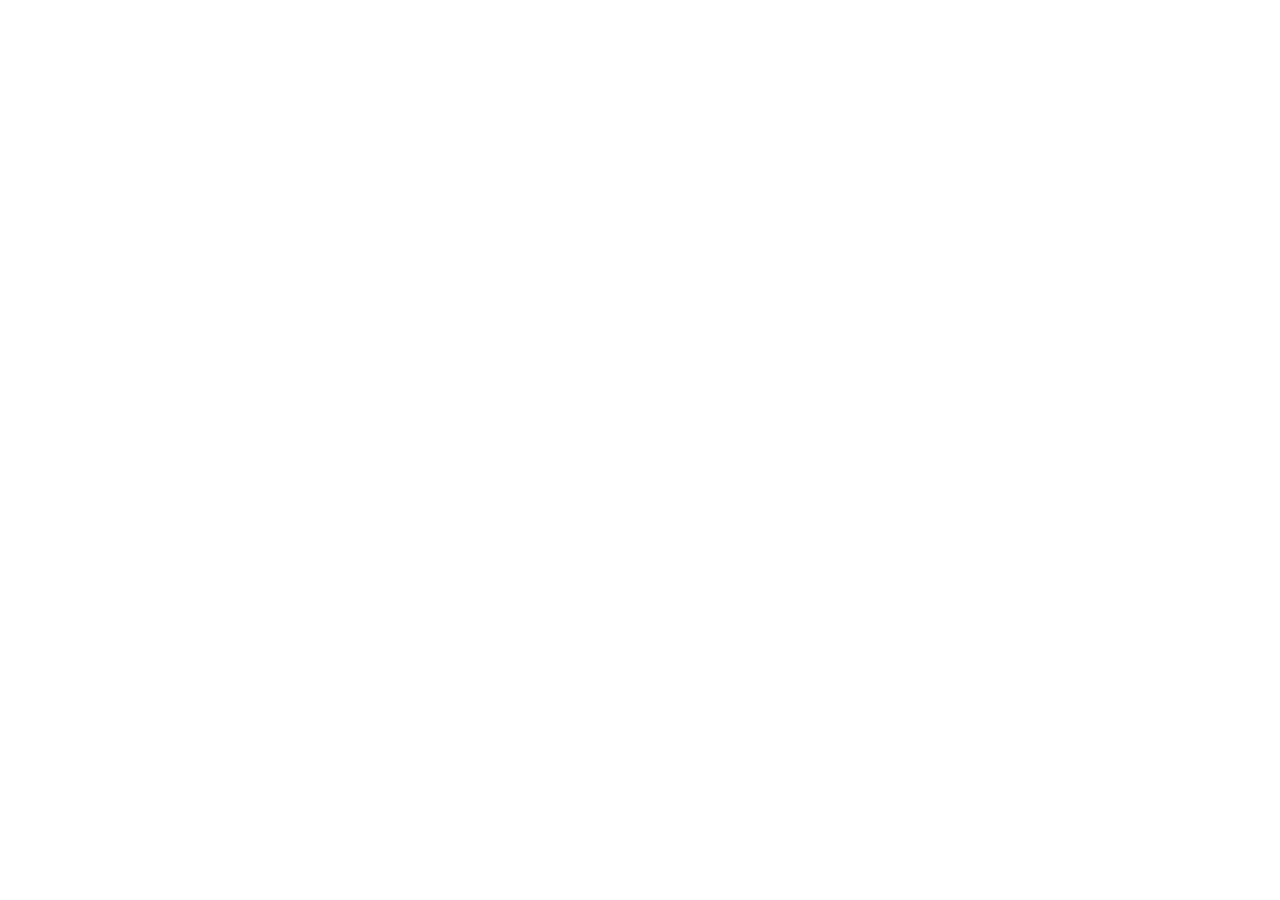
==== index.html @ 7a745e91 "adicionando o google fonts e css" ====
<!DOCTYPE html>
<html lang="en">
<head>
    <meta charset="UTF-8">
    <meta name="viewport" content="width=device-width, initial-scale=1.0">
    <title>AstraLink</title>
    <link rel="icon" type="image/png" href="img/logoreduzida.svg">
    <link rel="stylesheet" href="css/style.css">
    <link rel="preconnect" href="https://fonts.googleapis.com">
    <link rel="preconnect" href="https://fonts.gstatic.com" crossorigin>
    <link href="https://fonts.googleapis.com/css2?family=Poppins:wght@300;400;500;600;700;800&display=swap"
        rel="stylesheet">
</head>
<body>
    
</body>
</html>
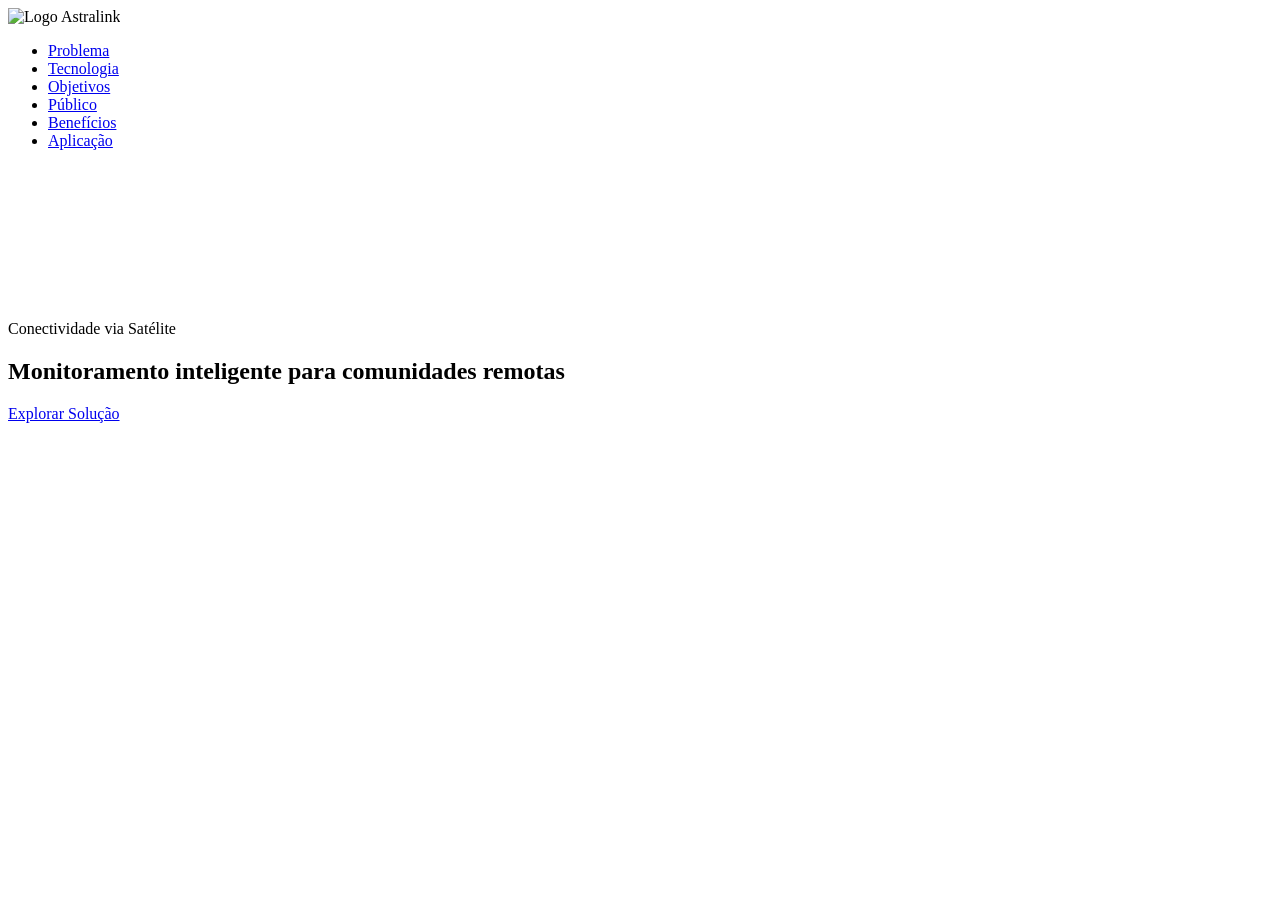
==== commit c5b98f42: "criando a primeira section" ====
--- a/index.html
+++ b/index.html
@@ -12,6 +12,35 @@
         rel="stylesheet">
 </head>
 <body>
+    <header>    
+        <nav>
+            <img src="img/logo.svg" class="logo" alt="Logo Astralink">
+            <ul>
+                <li><a href="#problema">Problema</a></li>
+                <li><a href="#tecnologia">Tecnologia</a></li>
+                <li><a href="#objetivos">Objetivos</a></li>
+                <li><a href="#publico">Público</a></li>
+                <li><a href="#beneficios">Benefícios</a></li>
+                <li><a href="#aplicacao">Aplicação</a></li>
+            </ul>
+        </nav>
+    </header>
+
+    <main>
+        <section class="constelacao">
+            <div class="mapa-orbital">
+                <video autoplay muted loop playsinline>
+                <source src="img/video/heroo.mp4" type="video/mp4">
+                </video>
+            </div>
+
+            <div class="centro-controle">
+                <span>Conectividade via Satélite</span>
+                <h2>Monitoramento inteligente para comunidades remotas</h2>
+                <a href="explorar.html" class="btn-explorar">Explorar Solução</a>
+            </div>
+        </section>
+
     
 </body>
 </html>
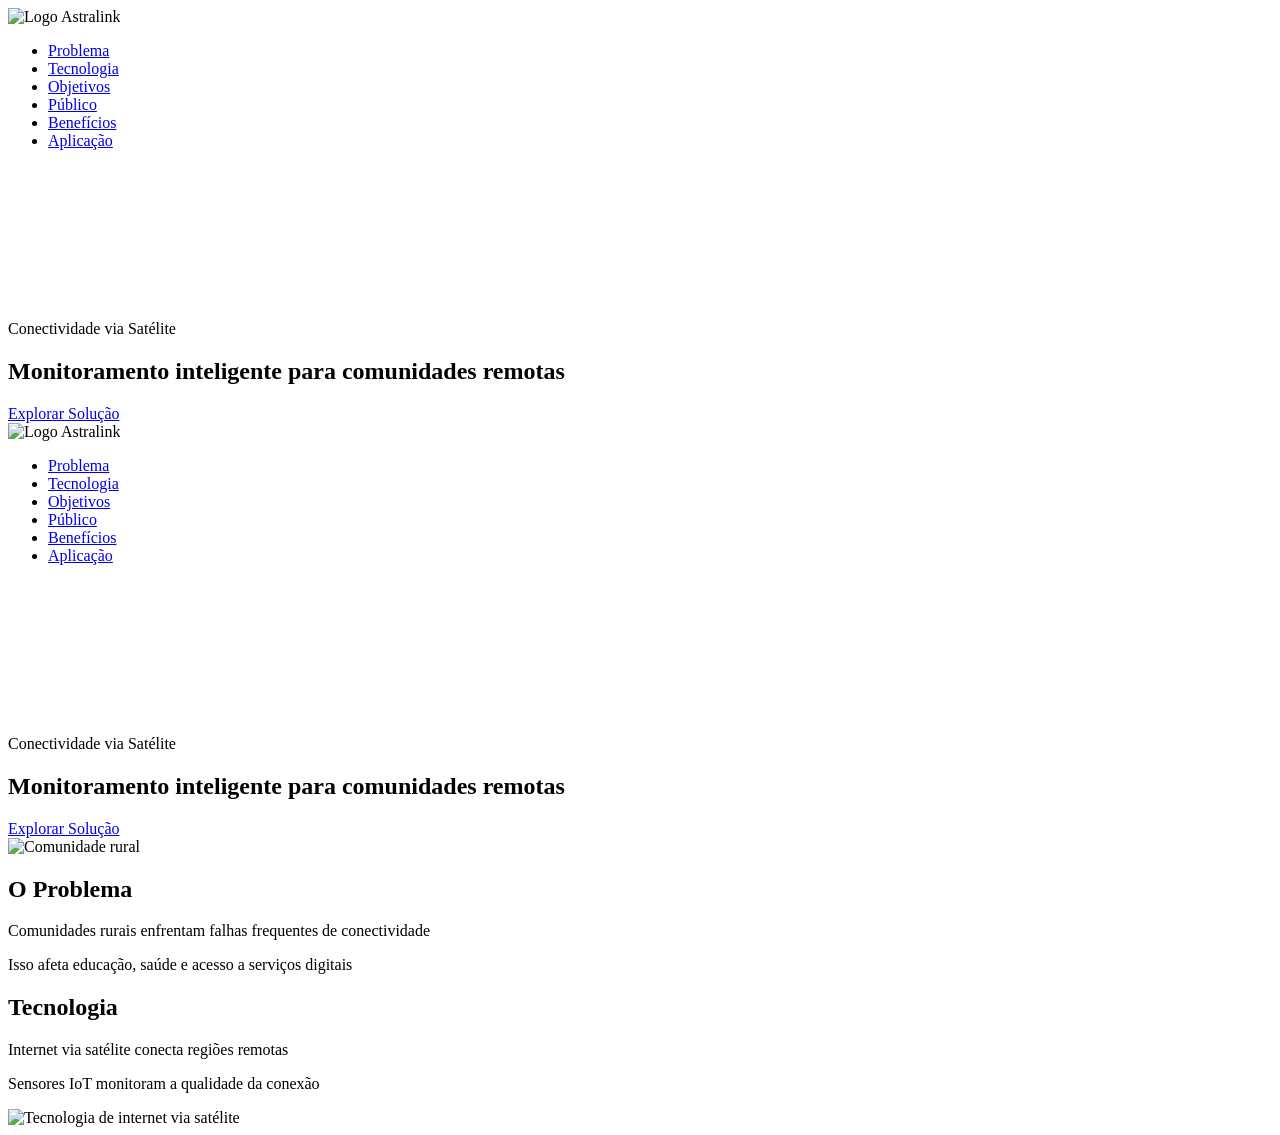
==== commit ba59cb50: "criando outras sections" ====
--- a/index.html
+++ b/index.html
@@ -40,7 +40,54 @@
                 <a href="explorar.html" class="btn-explorar">Explorar Solução</a>
             </div>
         </section>
+<body>
+    <header>    
+        <nav>
+            <img src="img/logo.svg" class="logo" alt="Logo Astralink">
+            <ul>
+                <li><a href="#problema">Problema</a></li>
+                <li><a href="#tecnologia">Tecnologia</a></li>
+                <li><a href="#objetivos">Objetivos</a></li>
+                <li><a href="#publico">Público</a></li>
+                <li><a href="#beneficios">Benefícios</a></li>
+                <li><a href="#aplicacao">Aplicação</a></li>
+            </ul>
+        </nav>
+    </header>
 
+    <main>
+        <section class="constelacao">
+            <div class="mapa-orbital">
+                <video autoplay muted loop playsinline>
+                <source src="img/video/heroo.mp4" type="video/mp4">
+                </video>
+            </div>
+
+            <div class="centro-controle">
+                <span>Conectividade via Satélite</span>
+                <h2>Monitoramento inteligente para comunidades remotas</h2>
+                <a href="explorar.html" class="btn-explorar">Explorar Solução</a>
+            </div>
+        </section>
+
+        <section id="problema" class="secao-flex">
+            <img src="img/problema.png" alt="Comunidade rural">
+            <div>
+                <h2>O Problema</h2>
+                <p>Comunidades rurais enfrentam falhas frequentes de conectividade</p>
+                <p>Isso afeta educação, saúde e acesso a serviços digitais</p>
+            </div>
+
+        </section>
+        
+        <section id="tecnologia" class="secao-flex">
+            <div class="texto-direita">
+                <h2>Tecnologia</h2>
+                <p>Internet via satélite conecta regiões remotas</p>
+                <p>Sensores IoT monitoram a qualidade da conexão</p>
+            </div>
+                <img src="img/tec.png" alt="Tecnologia de internet via satélite">
+        </section>
     
 </body>
 </html>
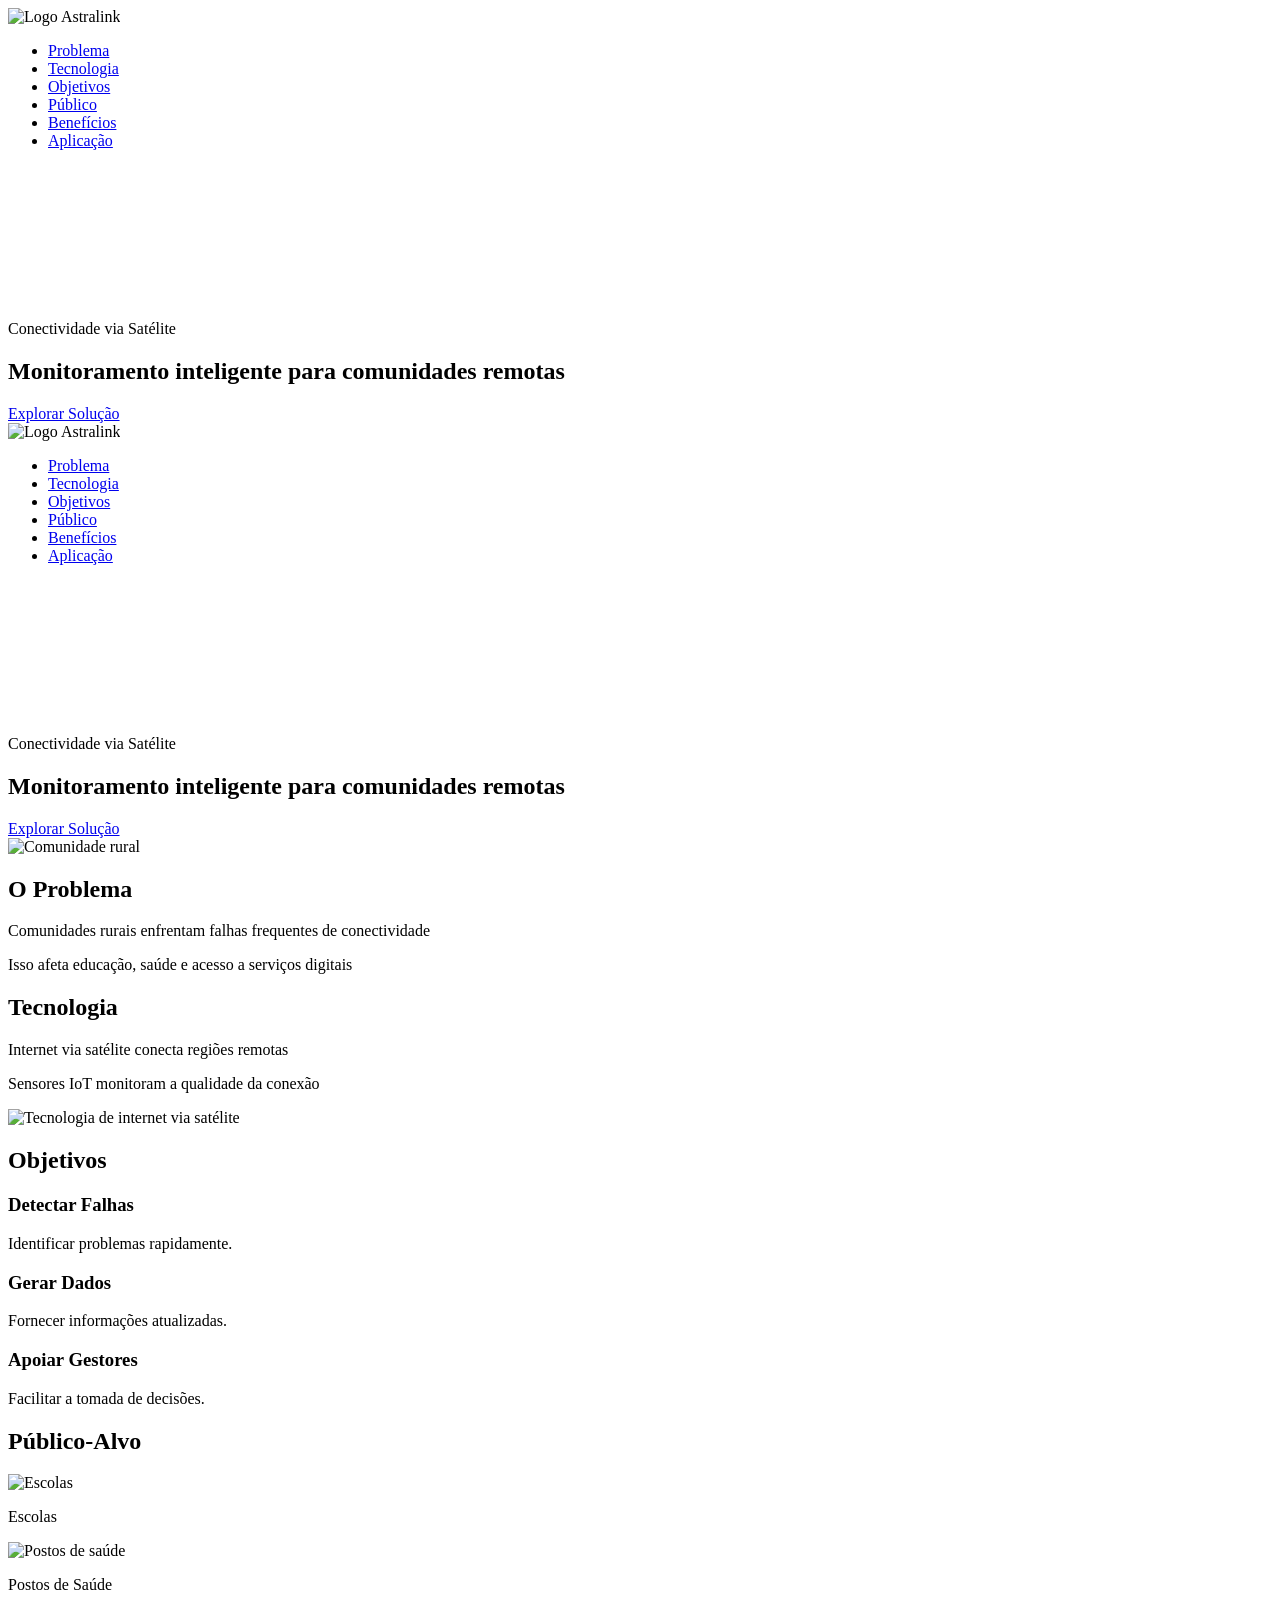
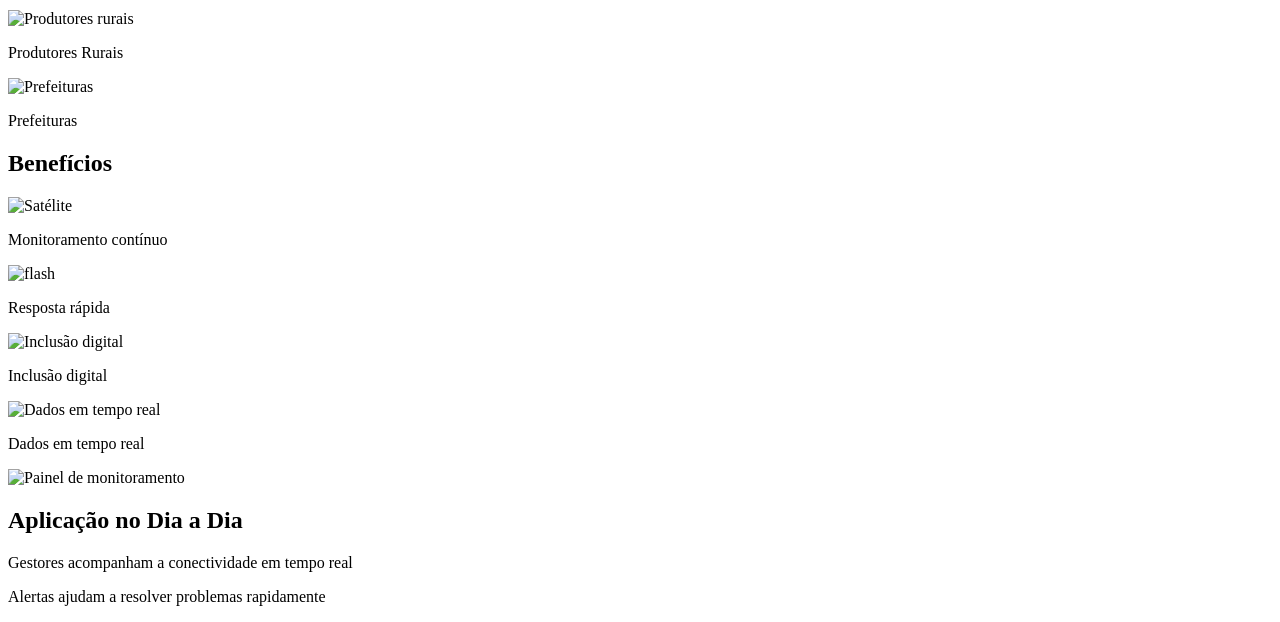
==== commit 48e2fa39: "criando o resto das sections" ====
--- a/index.html
+++ b/index.html
@@ -88,6 +88,88 @@
             </div>
                 <img src="img/tec.png" alt="Tecnologia de internet via satélite">
         </section>
+
+        <section id="objetivos" class="objetivos">
+            <h2>Objetivos</h2>
+            <div class="cards">
+                <div class="card">
+                    <h3>Detectar Falhas</h3>
+                    <p>Identificar problemas rapidamente.</p>
+                </div>
+
+                <div class="card">
+                    <h3>Gerar Dados</h3>
+                    <p>Fornecer informações atualizadas.</p>
+                </div>
+
+                <div class="card">
+                    <h3>Apoiar Gestores</h3>
+                    <p>Facilitar a tomada de decisões.</p>
+                </div>
+
+            </div>
+        </section>
+
+        <section id="publico">
+            <h2>Público-Alvo</h2>
+            <div class="publico-grid">
+                <div>
+                    <img src="img/escola.png" alt="Escolas">
+                    <p>Escolas</p>
+                </div>
+
+                <div>
+                    <img src="img/hospital.png" alt="Postos de saúde">
+                    <p>Postos de Saúde</p>
+                </div>
+
+                <div>
+                    <img src="img/agricultura.png" alt="Produtores rurais">
+                    <p>Produtores Rurais</p>
+                </div>
+
+                <div>
+                    <img src="img/prefeitura.png" alt="Prefeituras">
+                    <p>Prefeituras</p>
+                </div>
+            </div>
+        </section>
+
+        <section id="beneficios" class="beneficios">
+        <h2>Benefícios</h2>
+        <div class="beneficios-linha">
+                <div class="item-beneficio">
+                    <img src="img/satelite.png" alt="Satélite">
+                    <p>Monitoramento contínuo</p>
+                </div>
+
+                <div class="item-beneficio">
+                    <img src="img/simbolo-de-flash.png" alt="flash">
+                    <p>Resposta rápida</p>
+                </div>
+
+                <div class="item-beneficio">
+                    <img src="img/mundo.png" alt="Inclusão digital">
+                    <p>Inclusão digital</p>
+                </div>
+
+                <div class="item-beneficio">
+                    <img src="img/monitoramento.png" alt="Dados em tempo real">
+                    <p>Dados em tempo real</p>
+                </div>
+              </div>
+        </section>
+
+        <section id="aplicacao" class="secao-flex">
+            <img src="img/dashboardAstraLink.png" alt="Painel de monitoramento">
+            <div>
+                <h2>Aplicação no Dia a Dia</h2>
+                <p>Gestores acompanham a conectividade em tempo real</p>
+                <p>Alertas ajudam a resolver problemas rapidamente</p>
+            </div>
+        </section>
+
+    </main>
     
 </body>
 </html>
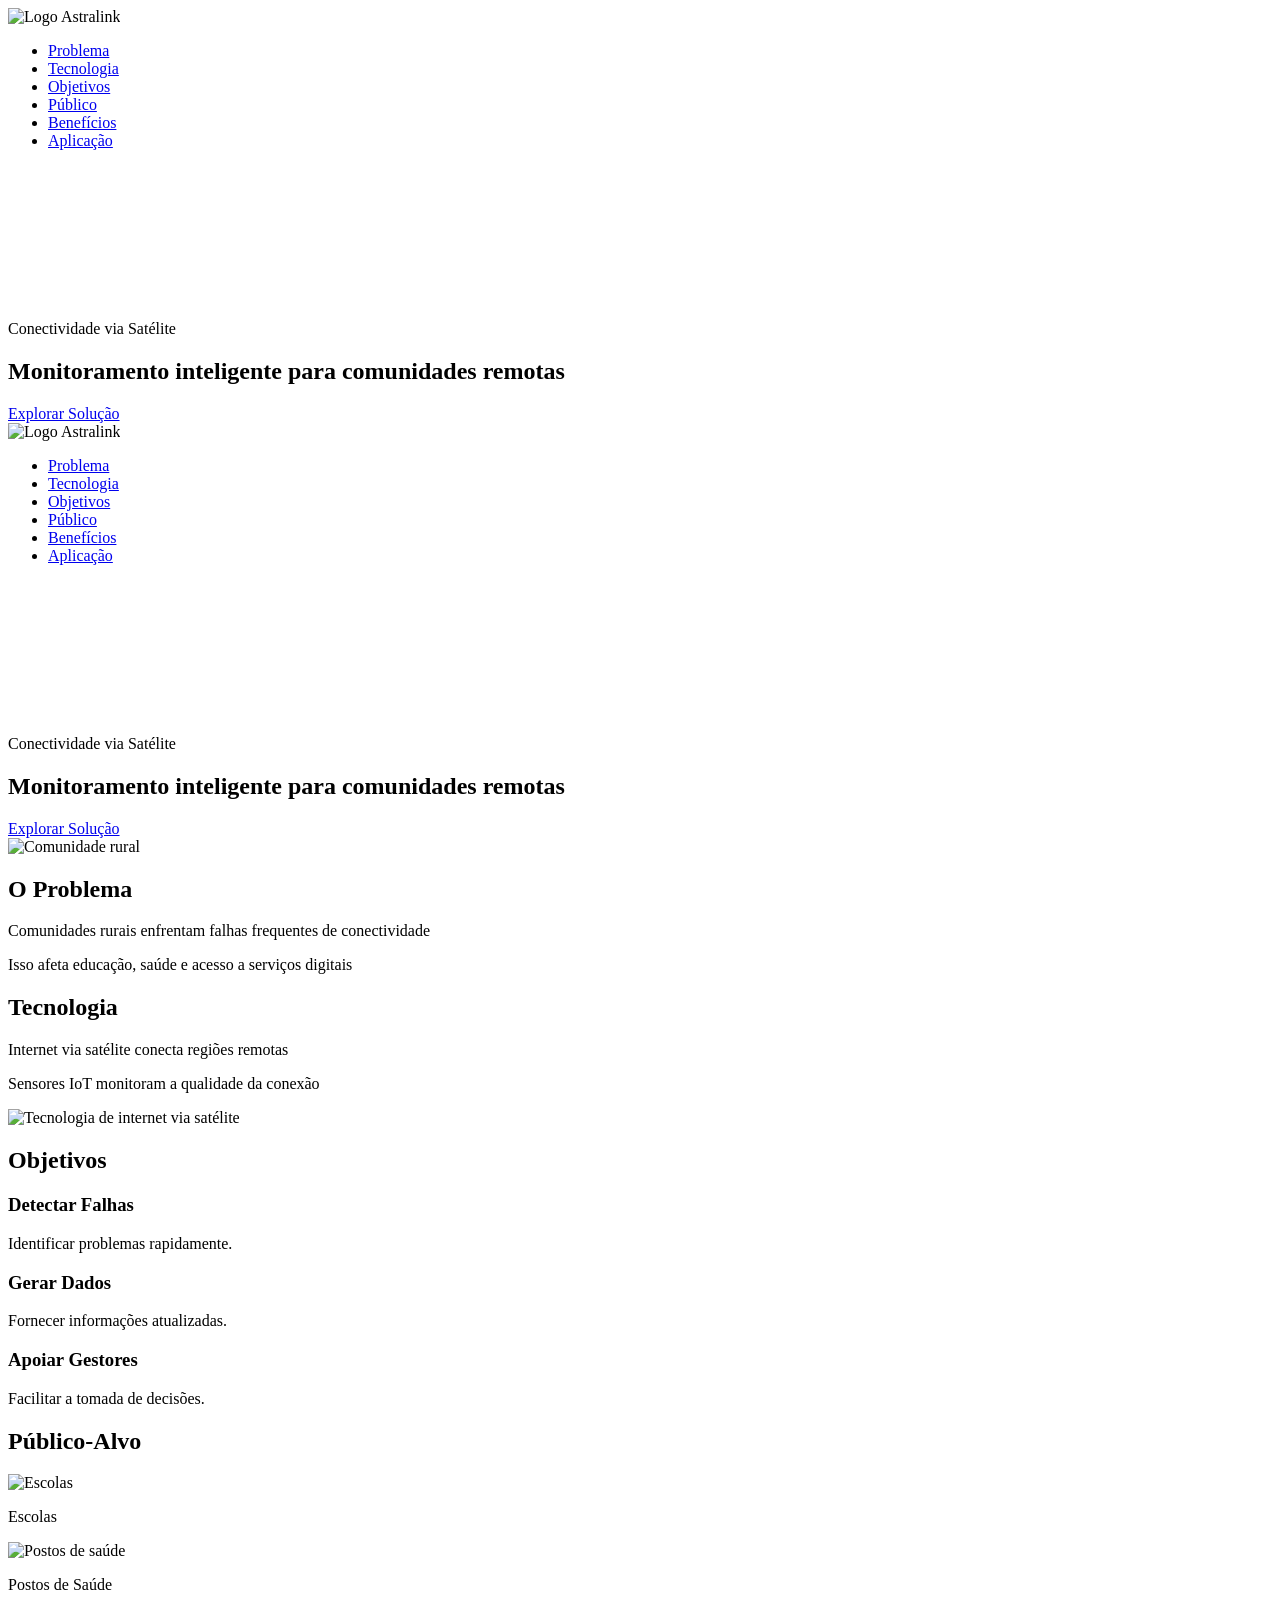
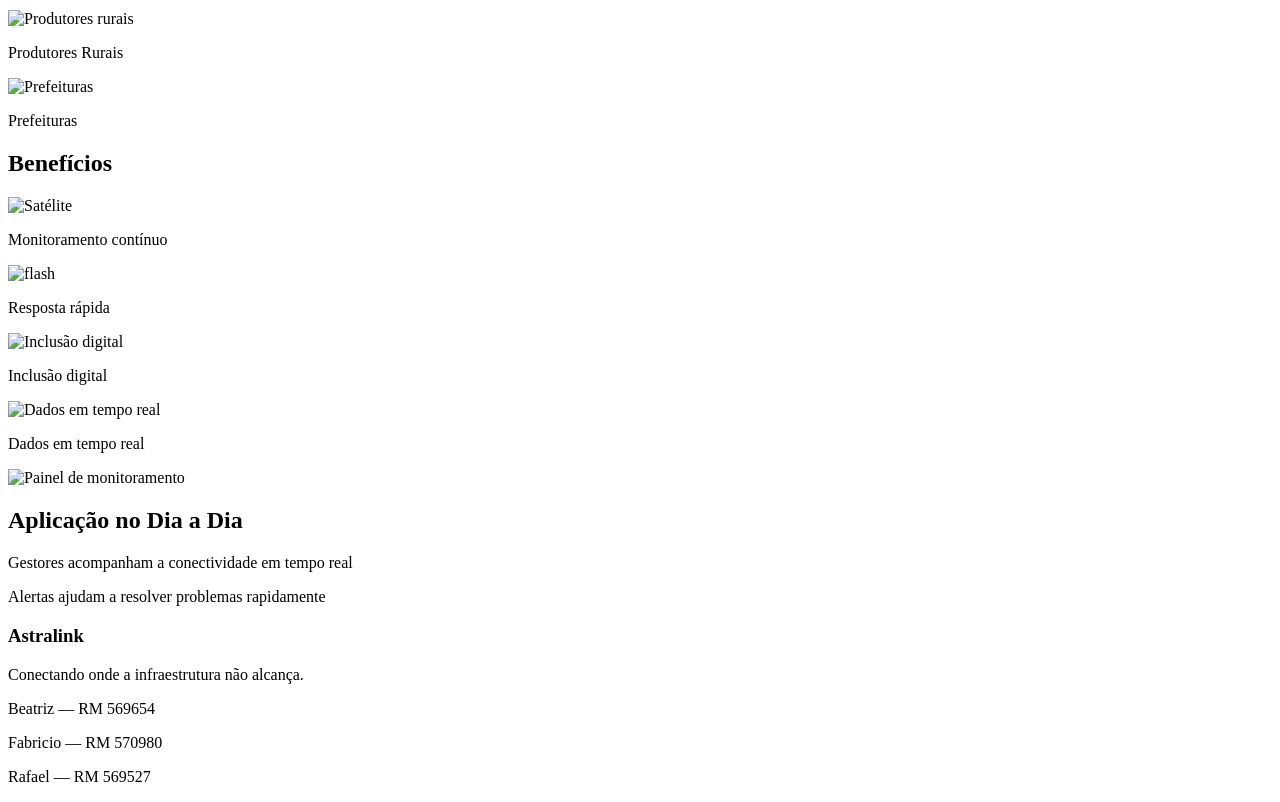
==== commit 1f7e9c9b: "criando o footer" ====
--- a/index.html
+++ b/index.html
@@ -170,6 +170,15 @@
         </section>
 
     </main>
-    
+    <footer>
+        <h3>Astralink</h3>
+        <p>Conectando onde a infraestrutura não alcança.</p>
+
+        <div class="integrantes">
+            <p>Beatriz — RM 569654</p>
+            <p>Fabricio — RM 570980</p>
+            <p>Rafael — RM 569527</p>
+        </div>
+    </footer>
 </body>
 </html>
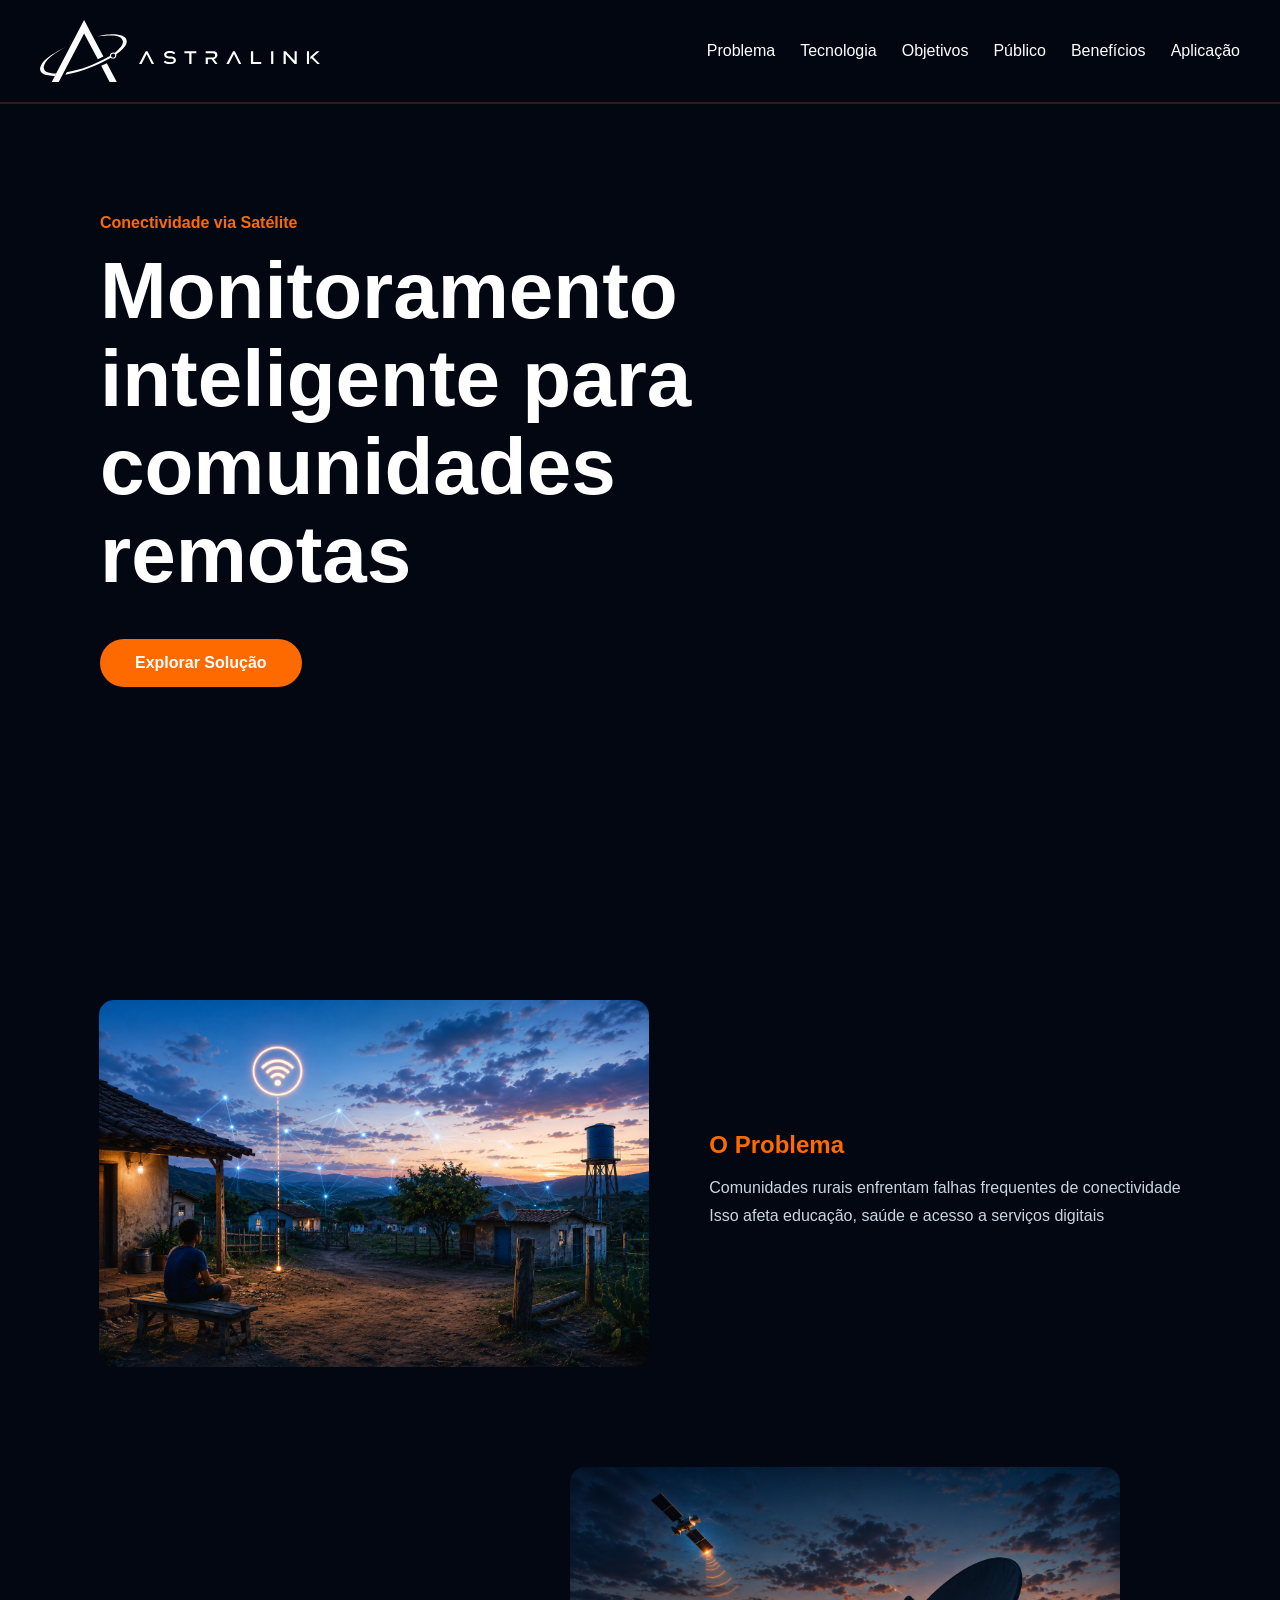
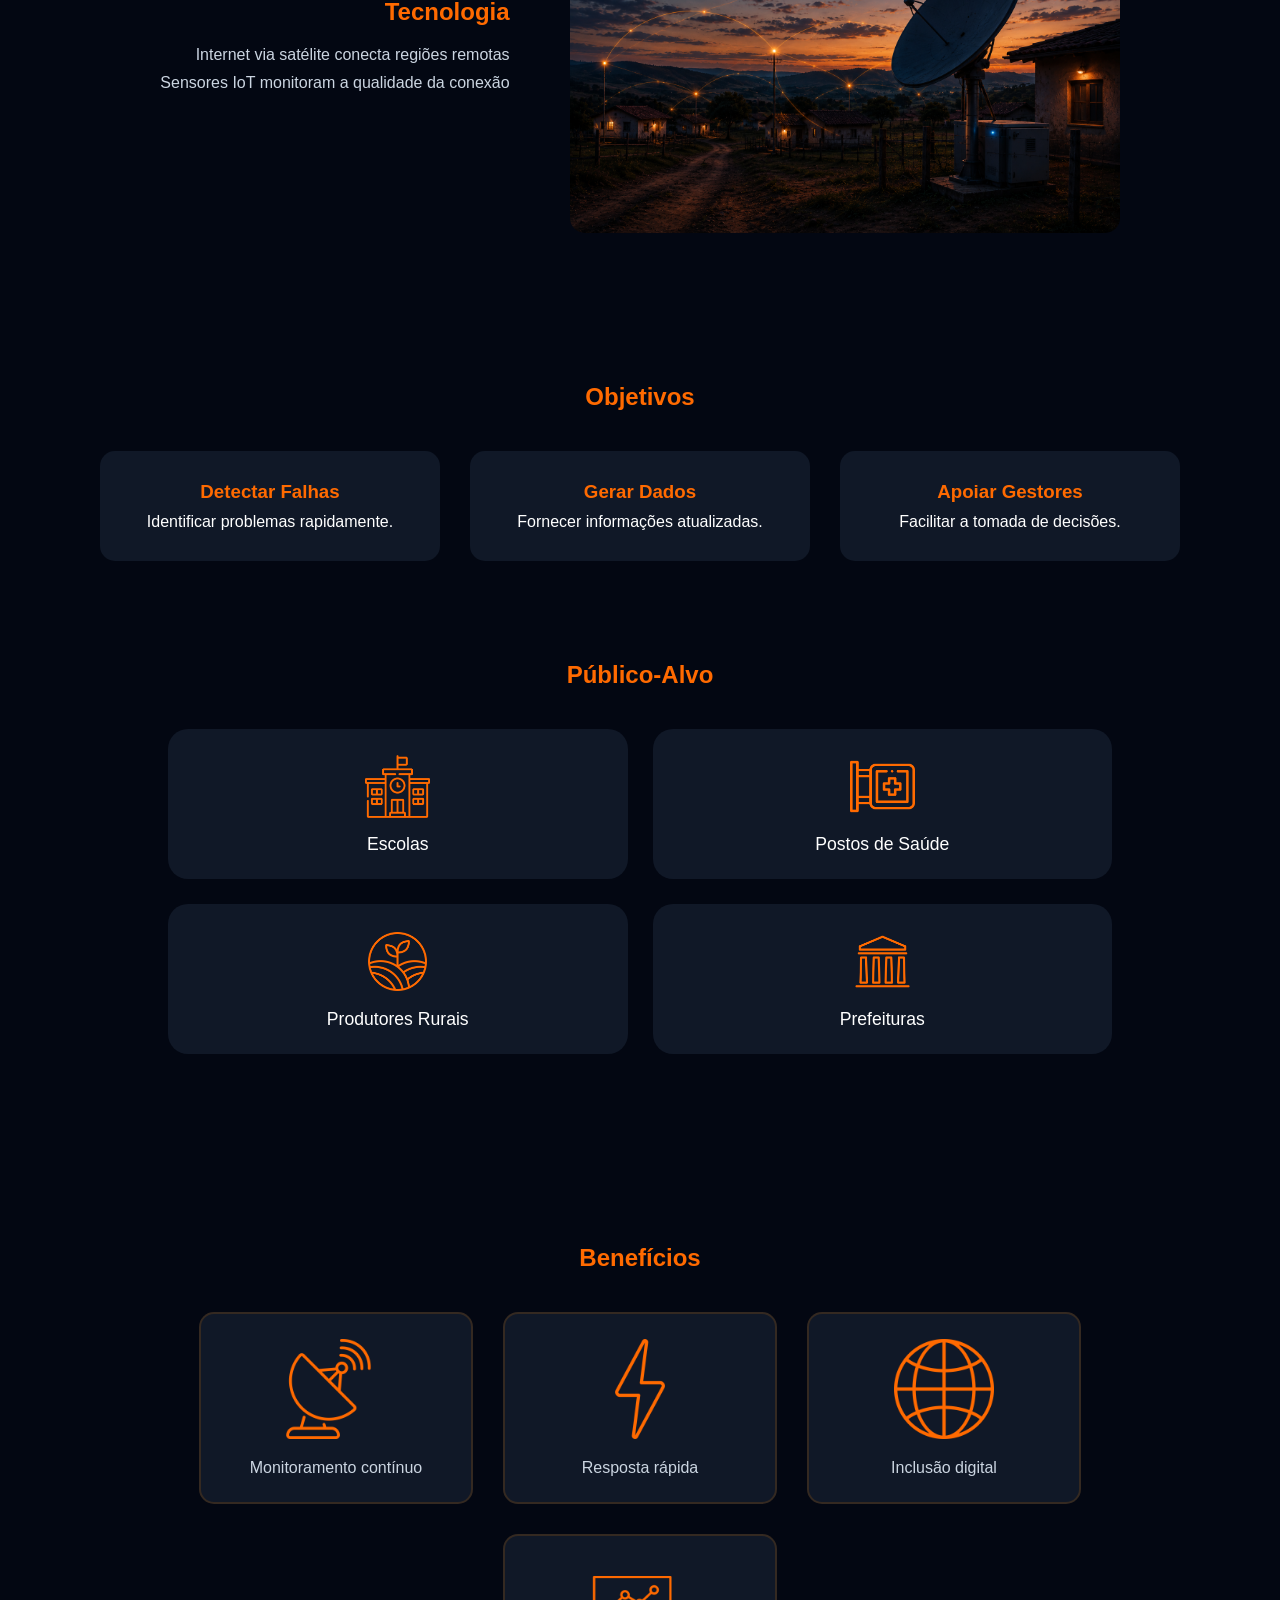
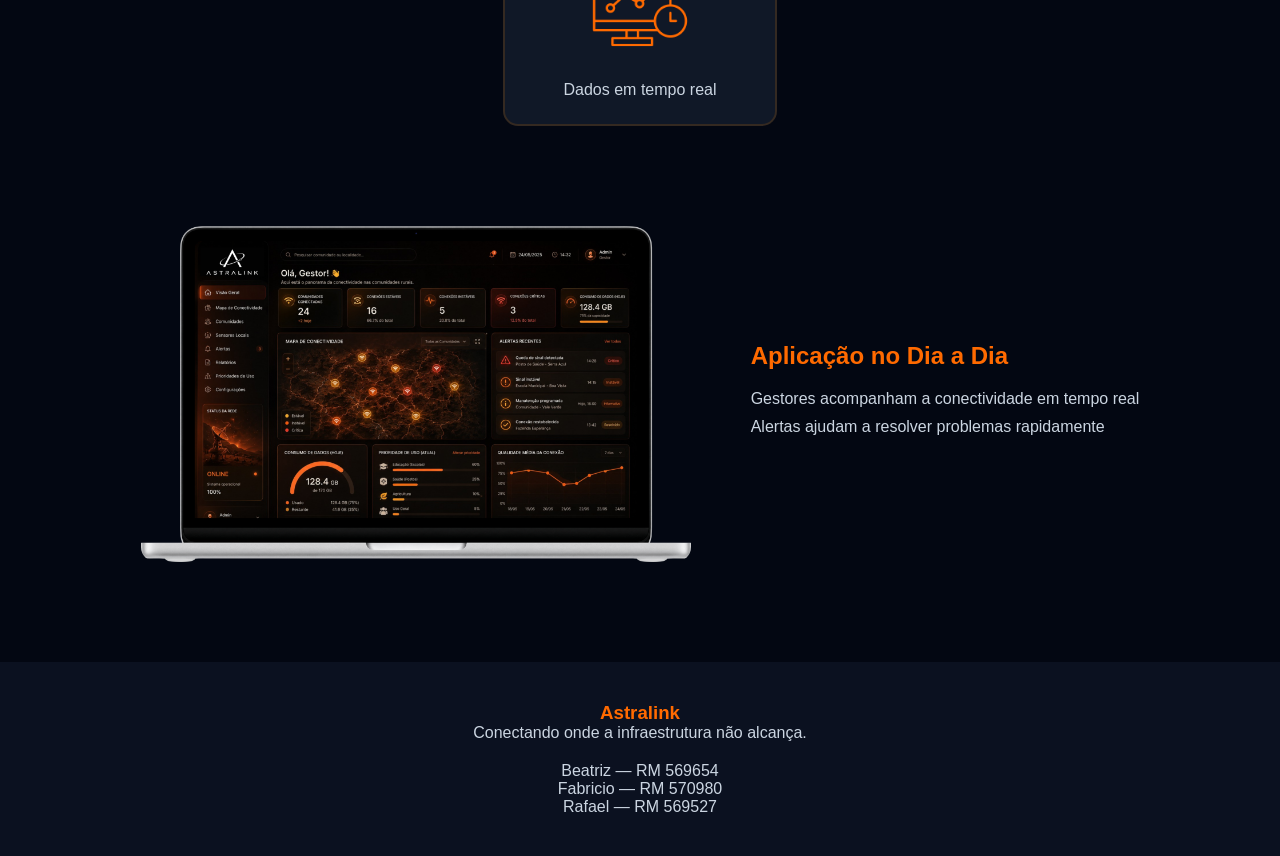
==== commit 4b2de07d: "criando arquivo de imagens" ====
--- a/index.html
+++ b/index.html
@@ -41,34 +41,7 @@
             </div>
         </section>
 <body>
-    <header>    
-        <nav>
-            <img src="img/logo.svg" class="logo" alt="Logo Astralink">
-            <ul>
-                <li><a href="#problema">Problema</a></li>
-                <li><a href="#tecnologia">Tecnologia</a></li>
-                <li><a href="#objetivos">Objetivos</a></li>
-                <li><a href="#publico">Público</a></li>
-                <li><a href="#beneficios">Benefícios</a></li>
-                <li><a href="#aplicacao">Aplicação</a></li>
-            </ul>
-        </nav>
-    </header>
-
-    <main>
-        <section class="constelacao">
-            <div class="mapa-orbital">
-                <video autoplay muted loop playsinline>
-                <source src="img/video/heroo.mp4" type="video/mp4">
-                </video>
-            </div>
-
-            <div class="centro-controle">
-                <span>Conectividade via Satélite</span>
-                <h2>Monitoramento inteligente para comunidades remotas</h2>
-                <a href="explorar.html" class="btn-explorar">Explorar Solução</a>
-            </div>
-        </section>
+    
 
         <section id="problema" class="secao-flex">
             <img src="img/problema.png" alt="Comunidade rural">
--- a/css/style.css
+++ b/css/style.css
@@ -0,0 +1,635 @@
+*{
+    margin:0;
+    padding:0;
+}
+:root{
+    --fundo:#030712;
+    --menu:#0b1120;
+    --card:#101827;
+    --laranja:#ff6a00;
+    --laranja-claro:#ffb347;
+    --texto:#ffffff;
+    --texto2:#cbd5e1;
+}
+.logo{
+    width: 280px;
+    height: auto;
+    object-fit: contain;
+}
+body{
+    font-family:'Poppins',sans-serif;
+    background:var(--fundo);
+    color:var(--texto);
+}
+a{
+    text-decoration:none;
+}
+ul{
+    list-style:none;
+}
+header{
+    background:rgba(3,7,18,.95);
+    position:fixed;
+    width:100%;
+    z-index:1000;
+    border-bottom:2px solid rgba(255,106,0,.2);
+}
+nav{
+    max-width:1200px;
+    margin:auto;
+    padding:20px 40px;
+    display:flex;
+    justify-content:space-between;
+    align-items:center;
+}
+nav ul{
+    display:flex;
+    gap:25px;
+}
+nav a{
+    color:white;
+    transition:.3s;
+}
+nav a:hover{
+    color:var(--laranja);
+}
+.constelacao{
+    min-height:900px;
+    position:relative;
+    display:flex;
+    align-items:center;
+    padding:0 100px;
+}
+.mapa-orbital{
+    position:absolute;
+    top:0;
+    left:0;
+    width:100%;
+    height:100%;
+ }
+
+.mapa-orbital video{    
+    width:100%;
+    height:100%;
+    object-fit:cover;
+    opacity:0.5;
+}
+.centro-controle{
+    position:relative;
+    z-index:2;
+    max-width:650px;
+}
+.centro-controle span{
+    color:var(--laranja);
+    font-weight:600;
+}
+.centro-controle h2{
+    font-size:5rem;
+    line-height:1.1;
+    margin:15px 0;
+}
+.centro-controle p{
+    color:var(--texto2);
+}
+.secao-flex{
+    width:85%;
+    max-width:1200px;
+    margin:100px auto;
+    display:flex;
+    align-items:center;
+    justify-content:center;
+    gap:60px;
+}
+.secao-flex img{
+    width:550px;
+    border-radius:15px;
+}
+.secao-flex h2{
+    color:var(--laranja);
+    margin-bottom:20px;
+}
+.secao-flex p{
+    color:var(--texto2);
+    margin-bottom:10px;
+}
+.objetivos{
+    text-align:center;
+    padding:50px;
+}
+.objetivos h2{
+    color:var(--laranja);
+}
+.cards{
+    display:flex;
+    justify-content:center;
+    gap:30px;
+    margin-top:40px;
+}
+.card{
+    background:var(--card);
+    padding:30px;
+    width:280px;
+    border-radius:15px;
+    transition:.3s;
+ }
+.card:hover{
+    transform:translateY(-5px);
+}
+.card h3{
+    color:var(--laranja);
+    margin-bottom:10px;
+}
+#publico{
+    text-align:center;
+    padding:50px;
+}
+#publico h2{
+    color:var(--laranja);
+    margin-bottom:40px;
+}
+.publico-grid{
+    width:80%;
+    margin:40px auto;
+    display:grid;
+    grid-template-columns:repeat(2,1fr);
+    gap:25px;
+    }
+.publico-grid div{
+    background:var(--card);
+    border-radius:20px;
+    min-height:150px;
+    display:flex;
+    flex-direction:column;
+    justify-content:center;
+    align-items:center;
+    gap:15px;
+    transition:.3s;
+}
+.publico-grid div:hover{
+    transform:translateY(-5px);
+    border:1px solid rgba(255,106,0,.4);
+}
+.publico-grid img{
+    width:65px;
+    height:65px;
+    object-fit:contain;
+}
+.publico-grid p{
+    font-size:1.1rem;
+    font-weight:500;
+}
+.beneficios{
+    width:85%;
+    margin:100px auto;
+    text-align:center;
+}
+.beneficios h2{
+    color:var(--laranja);
+    margin-bottom:40px;
+}
+.beneficios-linha{
+    display:flex;
+    justify-content:center;
+    gap:30px;
+    flex-wrap:wrap;
+}
+.item-beneficio{
+    width:220px;
+    background:var(--card);
+    padding:25px;
+    border-radius:15px;
+    border:2px solid rgba(255,140,0,0.15);
+    display:flex;
+    flex-direction:column;
+    align-items:center;
+    transition:0.3s;
+}
+.item-beneficio img{
+    width:100px;
+    height:100px;
+    object-fit:contain;
+    margin-bottom:20px;
+}
+.item-beneficio:hover{
+    transform:translateY(-5px);
+    border-color:rgba(255,140,0,0.5);
+}
+.item-beneficio p{
+    color:var(--texto2);
+}
+footer{
+    margin-top:100px;
+    background:var(--menu);
+    padding:40px;
+    text-align:center;
+}
+footer h3{
+    color:var(--laranja);
+}
+footer p{
+    color:var(--texto2);
+}
+.integrantes{
+    margin-top:20px;
+}
+.texto-direita{
+    text-align:right;
+    display:flex;
+    flex-direction:column;
+    align-items:flex-end;
+}
+.btn-explorar{
+    display:inline-block;
+    margin-top:25px;
+    background:var(--laranja);
+    color:white;
+    padding:15px 35px;
+    border-radius:50px;
+    font-weight:600;
+    transition:0.3s;
+}
+
+.btn-explorar:hover{
+    background:var(--laranja-claro);
+    transform:translateY(-3px);
+}
+/* segunda pag */
+
+.explorar{
+    width:85%;
+    max-width:1200px;
+    margin:150px auto 80px;
+    text-align:center;
+}
+
+.explorar h1{
+    color:var(--laranja);
+    margin-bottom:30px;
+}
+
+.slideshow{
+    width:100%;
+    max-width:900px;
+    margin:0 auto 60px;
+}
+
+.slideshow img{
+    width:100%;
+    height:500px;
+    object-fit:cover;
+    border-radius:20px;
+    border:2px solid rgba(255,106,0,.2);
+}
+
+.temas{
+    display:flex;
+    gap:15px;
+    align-items:center;
+}
+
+.temas button{
+    background:var(--laranja);
+    color:white;
+    padding:12px 25px;
+    border-radius:30px;
+    font-family:'Poppins',sans-serif;
+    transition:.3s;
+}
+
+.temas button:hover{
+    transform:translateY(-3px);
+}
+
+.formulario-quiz{
+    background:var(--card);
+    padding:30px;
+    border-radius:20px;
+    max-width:700px;
+    margin:0 auto 50px;
+}
+
+.formulario-quiz input{
+    width:100%;
+    padding:15px;
+    border:none;
+    border-radius:10px;
+    margin-top:15px;
+    font-family:'Poppins',sans-serif;
+}
+
+.quiz{
+    max-width:900px;
+    margin:0 auto;
+}
+
+.pergunta{
+    background:var(--card);
+    padding:25px;
+    border-radius:15px;
+    margin-bottom:25px;
+    text-align:left;
+}
+
+.pergunta h3{
+    margin-bottom:15px;
+    color:var(--laranja);
+}
+
+.pergunta label{
+    display:block;
+    margin-bottom:10px;
+}
+
+.pergunta input{
+    margin-right:10px;
+}
+
+.btn-resultado{
+    background:var(--laranja);
+    color:white;
+    border:none;
+    padding:15px 35px;
+    border-radius:30px;
+    font-weight:600;
+    margin-top:20px;
+}
+
+#resultado{
+    margin-top:30px;
+    font-size:1.4rem;
+    font-weight:600;
+    color:var(--laranja);
+}
+.temas{
+    display:flex;
+    gap:15px;
+}
+
+.temas button{
+    background:var(--laranja);
+    color:white;
+    border:none;
+    padding:12px 25px;
+    border-radius:30px;
+    cursor:pointer;
+    font-weight:600;
+}
+
+.mapa-orbital img{
+    width:100%;
+    height:100%;
+    object-fit:cover;
+    opacity:0.35;
+}
+
+.formulario-quiz{
+    width:85%;
+    max-width:700px;
+    margin:100px auto;
+    background:var(--card);
+    padding:30px;
+    border-radius:20px;
+}
+
+.formulario-quiz input{
+    width:100%;
+    padding:15px;
+    border:none;
+    border-radius:10px;
+    margin:20px 0;
+}
+
+.formulario-quiz button{
+    background:var(--laranja);
+    color:white;
+    border:none;
+    padding:15px 30px;
+    border-radius:30px;
+}
+
+.quiz{
+    width:85%;
+    max-width:900px;
+    margin:100px auto;
+}
+
+.pergunta{
+    background:var(--card);
+    padding:25px;
+    border-radius:15px;
+    margin-bottom:25px;
+}
+
+.btn-resultado{
+    background:var(--laranja);
+    color:white;
+    border:none;
+    padding:15px 30px;
+    border-radius:30px;
+}
+#resultado{
+    margin-top:25px;
+    font-size:1.4rem;
+    font-weight:600;
+    color:var(--laranja);
+}
+.btn-reiniciar{
+    background:transparent;
+    color:var(--laranja);
+    border:2px solid var(--laranja);
+    padding:15px 30px;
+    border-radius:30px;
+    font-weight:600;
+    margin-left:15px;
+    transition:.3s;
+}
+.btn-reiniciar:hover{
+    background:var(--laranja);
+    color:white;
+}
+
+@media (max-width: 1024px){
+
+    nav{
+        padding:20px;
+        flex-wrap:wrap;
+        gap:20px;
+        justify-content:center;
+    }
+
+    .logo{
+        width:220px;
+    }
+
+    .constelacao{
+        padding:0 50px;
+    }
+
+    .centro-controle h2{
+        font-size:3.8rem;
+    }
+
+    .secao-flex{
+        flex-direction:column;
+        text-align:center;
+    }
+
+    .texto-direita{
+        text-align:center;
+        align-items:center;
+    }
+
+    .secao-flex img{
+        width:100%;
+        max-width:550px;
+    }
+
+    .cards{
+        flex-wrap:wrap;
+    }
+
+    .publico-grid{
+        grid-template-columns:1fr;
+    }
+
+    .slideshow img{
+        height:400px;
+    }
+}
+
+@media (max-width: 768px){
+
+    nav{
+        flex-direction:column;
+        gap:15px;
+        padding:15px;
+    }
+
+    nav ul{
+        flex-wrap:wrap;
+        justify-content:center;
+        gap:15px;
+    }
+
+    .logo{
+        width:180px;
+    }
+
+    .constelacao{
+        min-height:700px;
+        padding:0 25px;
+        text-align:center;
+        justify-content:center;
+    }
+
+    .centro-controle{
+        max-width:100%;
+    }
+
+    .centro-controle h2{
+        font-size:2.8rem;
+    }
+
+    .centro-controle p{
+        font-size:0.95rem;
+    }
+
+    .secao-flex{
+        width:90%;
+        margin:70px auto;
+        gap:30px;
+    }
+
+    .secao-flex img{
+        width:100%;
+    }
+
+    .cards{
+        flex-direction:column;
+        align-items:center;
+    }
+
+    .card{
+        width:90%;
+    }
+
+    .beneficios-linha{
+        flex-direction:column;
+        align-items:center;
+    }
+
+    .item-beneficio{
+        width:90%;
+    }
+
+    .publico-grid{
+        width:90%;
+        grid-template-columns:1fr;
+    }
+
+    .explorar{
+        margin-top:120px;
+    }
+
+    .slideshow img{
+        height:250px;
+    }
+
+    .temas{
+        flex-wrap:wrap;
+        justify-content:center;
+    }
+
+    .temas button{
+        width:120px;
+    }
+
+    .formulario-quiz{
+        width:90%;
+        padding:20px;
+    }
+
+    .quiz{
+        width:90%;
+    }
+
+    .pergunta{
+        padding:20px;
+    }
+
+    .btn-resultado,
+    .btn-reiniciar{
+        width:100%;
+        margin:10px 0;
+    }
+
+    footer{
+        padding:30px 20px;
+    }
+}
+
+@media (max-width: 480px){
+
+    .centro-controle h2{
+        font-size:2.2rem;
+    }
+
+    .centro-controle span{
+        font-size:.9rem;
+    }
+
+    .slideshow img{
+        height:200px;
+    }
+
+    .objetivos,
+    #publico,
+    .beneficios{
+        padding:30px 15px;
+    }
+
+    .card,
+    .item-beneficio{
+        width:100%;
+    }
+}
